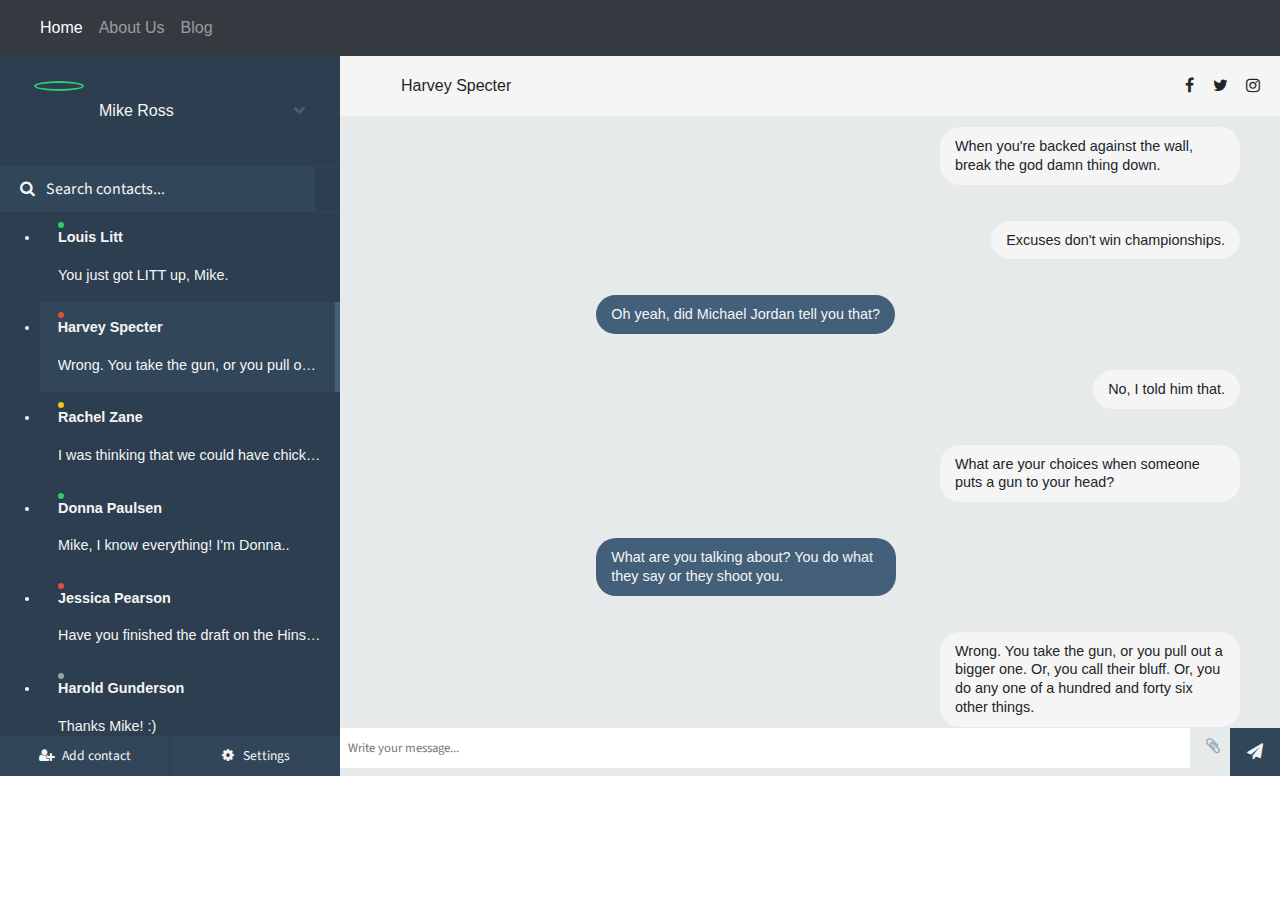
==== index.html @ e4a2f4c1 "init" ====
<!DOCTYPE html>
<html lang="en">

<head>
  <meta http-equiv="Content-Type" content="text/html; charset=UTF-8" />
  <meta name="viewport" content="width=device-width, initial-scale=1, user-scalable=0" />
  <link rel="shortcut icon" type="image/x-icon" href="img/favicon.ico" />
  <link rel="mask-icon" type="" href="img/logo.svg" color="#111" />
  <link href='https://fonts.googleapis.com/css?family=Source+Sans+Pro:400,600,700,300' rel='stylesheet' type='text/css'>
  <link rel="stylesheet" type="text/css"
    href="https://cdnjs.cloudflare.com/ajax/libs/twitter-bootstrap/4.3.1/css/bootstrap.min.css" />
  <link rel='stylesheet prefetch' href='https://cdnjs.cloudflare.com/ajax/libs/meyer-reset/2.0/reset.min.css'>
  <link rel='stylesheet prefetch'
    href='https://cdnjs.cloudflare.com/ajax/libs/font-awesome/4.6.2/css/font-awesome.min.css'>
  <link rel="stylesheet" href="style.css">
  <script src="https://code.jquery.com/jquery-3.3.1.slim.min.js"></script>
  <script src="https://cdnjs.cloudflare.com/ajax/libs/popper.js/1.14.3/umd/popper.min.js"></script>
  <script type="text/javascript"
    src="https://cdnjs.cloudflare.com/ajax/libs/twitter-bootstrap/4.3.1/js/bootstrap.min.js"></script>
  <script src='js/main.js'></script>
  <script src='js/main1.js'></script>
  <script src='https://code.jquery.com/jquery-2.2.4.min.js'></script>
  <script src="js/custom.js" charset="utf-8"></script>
</head>

<body>
  <!-- <nav class="navbar navbar-expand-md navbar-dark bg-dark">
    <a class="navbar-brand" href="#">hello world</a>
    <div class="navbar-collapse">
      <ul class="navbar-nav mr-auto">
        <li class="nav-item active"><a class="nav-link" href="#">home</a></li>
        <li class="nav-item"><a class="nav-link" href="#">about</a></li>
        <li class="nav-item"><a class="nav-link" href="#">contact</a></li>
      </ul>
    </div>
  </nav> -->

  <nav class="navbar navbar-dark bg-dark navbar-expand-sm">
    <a class="navbar-brand" href="#">
      <!-- <img src="https://s3.eu-central-1.amazonaws.com/bootstrapbaymisc/blog/24_days_bootstrap/logo_white.png" width="30" height="30" alt="logo">
      BootstrapBay -->
    </a>
    <button class="navbar-toggler" type="button" data-toggle="collapse" data-target="#navbar-list-2" aria-controls="navbarNav" aria-expanded="false" aria-label="Toggle navigation">
      <span class="navbar-toggler-icon"></span>
    </button>
    <div class="collapse navbar-collapse" id="navbar-list-2">
      <ul class="navbar-nav">
        <li class="nav-item active">
          <a class="nav-link" href="#">Home <span class="sr-only">(current)</span></a>
        </li>
        <li class="nav-item">
          <a class="nav-link" href="#">About Us</a>
        </li>
        <li class="nav-item">
          <a class="nav-link" href="#">Blog</a>
        </li>
      </ul>
    </div>
  </nav>
  <div class="container-fluid">
    <div id="frame">
      <div id="sidepanel">
        <div id="profile">
          <div class="wrap">
            <img id="profile-img" src="http://emilcarlsson.se/assets/mikeross.png" class="online" alt="" />
            <p>Mike Ross</p>
            <i class="fa fa-chevron-down expand-button" aria-hidden="true"></i>
            <div id="status-options">
              <ul>
                <li id="status-online" class="active"><span class="status-circle"></span>
                  <p>Online</p>
                </li>
                <li id="status-away"><span class="status-circle"></span>
                  <p>Away</p>
                </li>
                <li id="status-busy"><span class="status-circle"></span>
                  <p>Busy</p>
                </li>
                <li id="status-offline"><span class="status-circle"></span>
                  <p>Offline</p>
                </li>
              </ul>
            </div>
            <div id="expanded">
              <label for="twitter"><i class="fa fa-facebook fa-fw" aria-hidden="true"></i></label>
              <input name="twitter" type="text" value="mikeross" />
              <label for="twitter"><i class="fa fa-twitter fa-fw" aria-hidden="true"></i></label>
              <input name="twitter" type="text" value="ross81" />
              <label for="twitter"><i class="fa fa-instagram fa-fw" aria-hidden="true"></i></label>
              <input name="twitter" type="text" value="mike.ross" />
            </div>
          </div>
        </div>
        <div id="search">
          <label for=""><i class="fa fa-search" aria-hidden="true"></i></label>
          <input type="text" placeholder="Search contacts..." />
        </div>
        <div id="contacts">
          <ul>
            <li class="contact">
              <div class="wrap">
                <span class="contact-status online"></span>
                <img src="http://emilcarlsson.se/assets/louislitt.png" alt="" />
                <div class="meta">
                  <p class="name">Louis Litt</p>
                  <p class="preview">You just got LITT up, Mike.</p>
                </div>
              </div>
            </li>
            <li class="contact active">
              <div class="wrap">
                <span class="contact-status busy"></span>
                <img src="http://emilcarlsson.se/assets/harveyspecter.png" alt="" />
                <div class="meta">
                  <p class="name">Harvey Specter</p>
                  <p class="preview">Wrong. You take the gun, or you pull out a bigger one. Or, you call their bluff.
                    Or,
                    you do any one of a hundred and forty six other things.</p>
                </div>
              </div>
            </li>
            <li class="contact">
              <div class="wrap">
                <span class="contact-status away"></span>
                <img src="http://emilcarlsson.se/assets/rachelzane.png" alt="" />
                <div class="meta">
                  <p class="name">Rachel Zane</p>
                  <p class="preview">I was thinking that we could have chicken tonight, sounds good?</p>
                </div>
              </div>
            </li>
            <li class="contact">
              <div class="wrap">
                <span class="contact-status online"></span>
                <img src="http://emilcarlsson.se/assets/donnapaulsen.png" alt="" />
                <div class="meta">
                  <p class="name">Donna Paulsen</p>
                  <p class="preview">Mike, I know everything! I'm Donna..</p>
                </div>
              </div>
            </li>
            <li class="contact">
              <div class="wrap">
                <span class="contact-status busy"></span>
                <img src="http://emilcarlsson.se/assets/jessicapearson.png" alt="" />
                <div class="meta">
                  <p class="name">Jessica Pearson</p>
                  <p class="preview">Have you finished the draft on the Hinsenburg deal?</p>
                </div>
              </div>
            </li>
            <li class="contact">
              <div class="wrap">
                <span class="contact-status"></span>
                <img src="http://emilcarlsson.se/assets/haroldgunderson.png" alt="" />
                <div class="meta">
                  <p class="name">Harold Gunderson</p>
                  <p class="preview">Thanks Mike! :)</p>
                </div>
              </div>
            </li>
            <li class="contact">
              <div class="wrap">
                <span class="contact-status"></span>
                <img src="http://emilcarlsson.se/assets/danielhardman.png" alt="" />
                <div class="meta">
                  <p class="name">Daniel Hardman</p>
                  <p class="preview">We'll meet again, Mike. Tell Jessica I said 'Hi'.</p>
                </div>
              </div>
            </li>
            <li class="contact">
              <div class="wrap">
                <span class="contact-status busy"></span>
                <img src="http://emilcarlsson.se/assets/katrinabennett.png" alt="" />
                <div class="meta">
                  <p class="name">Katrina Bennett</p>
                  <p class="preview">I've sent you the files for the Garrett trial.</p>
                </div>
              </div>
            </li>
            <li class="contact">
              <div class="wrap">
                <span class="contact-status"></span>
                <img src="http://emilcarlsson.se/assets/charlesforstman.png" alt="" />
                <div class="meta">
                  <p class="name">Charles Forstman</p>
                  <p class="preview">Mike, this isn't over.</p>
                </div>
              </div>
            </li>
            <li class="contact">
              <div class="wrap">
                <span class="contact-status"></span>
                <img src="http://emilcarlsson.se/assets/jonathansidwell.png" alt="" />
                <div class="meta">
                  <p class="name">Jonathan Sidwell</p>
                  <p class="preview"><span>You:</span> That's bullshit. This deal is solid.</p>
                </div>
              </div>
            </li>
          </ul>
        </div>
        <div id="bottom-bar">
          <button id="addcontact"><i class="fa fa-user-plus fa-fw" aria-hidden="true"></i> <span>Add
              contact</span></button>
          <button id="settings"><i class="fa fa-cog fa-fw" aria-hidden="true"></i> <span>Settings</span></button>
        </div>
      </div>
      <div class="content">
        <div class="contact-profile">
          <img src="http://emilcarlsson.se/assets/harveyspecter.png" alt="" />
          <p>Harvey Specter</p>
          <div class="social-media">
            <i class="fa fa-facebook" aria-hidden="true"></i>
            <i class="fa fa-twitter" aria-hidden="true"></i>
            <i class="fa fa-instagram" aria-hidden="true"></i>
          </div>
        </div>
        <div class="messages">
          <ul>
            <li class="sent">
              <img src="http://emilcarlsson.se/assets/mikeross.png" alt="" />
              <p>How the hell am I supposed to get a jury to believe you when I am not even sure that I do?!</p>
            </li>
            <li class="replies">
              <img src="http://emilcarlsson.se/assets/harveyspecter.png" alt="" />
              <p>When you're backed against the wall, break the god damn thing down.</p>
            </li>
            <li class="replies">
              <img src="http://emilcarlsson.se/assets/harveyspecter.png" alt="" />
              <p>Excuses don't win championships.</p>
            </li>
            <li class="sent">
              <img src="http://emilcarlsson.se/assets/mikeross.png" alt="" />
              <p>Oh yeah, did Michael Jordan tell you that?</p>
            </li>
            <li class="replies">
              <img src="http://emilcarlsson.se/assets/harveyspecter.png" alt="" />
              <p>No, I told him that.</p>
            </li>
            <li class="replies">
              <img src="http://emilcarlsson.se/assets/harveyspecter.png" alt="" />
              <p>What are your choices when someone puts a gun to your head?</p>
            </li>
            <li class="sent">
              <img src="http://emilcarlsson.se/assets/mikeross.png" alt="" />
              <p>What are you talking about? You do what they say or they shoot you.</p>
            </li>
            <li class="replies">
              <img src="http://emilcarlsson.se/assets/harveyspecter.png" alt="" />
              <p>Wrong. You take the gun, or you pull out a bigger one. Or, you call their bluff. Or, you do any one of
                a
                hundred and forty six other things.</p>
            </li>
          </ul>
        </div>
        <div class="message-input">
          <div class="wrap">
            <input type="text" placeholder="Write your message..." />
            <i class="fa fa-paperclip attachment" aria-hidden="true"></i>
            <button class="submit"><i class="fa fa-paper-plane" aria-hidden="true"></i></button>
          </div>
        </div>
      </div>
    </div>
  </div>

</body>

</html>
---- style.css ----
.navbar {
        /* margin-bottom: 30px; */
    }

    .container {
        margin-top: -18px;
    }

    .container-fluid {
      width: 100%;
      padding-right: 0;
      padding-left: 0;
      margin-right: auto;
      margin-left: auto;
    }

    #frame {
        width: 100%;
        min-width: 360px;
        /* max-width: 1000px; */
        height: 92vh;
        min-height: 300px;
        max-height: 720px;
        background: #E6EAEA;
      }
  
      @media screen and (max-width: 360px) {
        #frame {
          width: 100%;
          height: 100vh;
        }
      }
  
      #frame #sidepanel {
        float: left;
        min-width: 280px;
        max-width: 340px;
        width: 40%;
        height: 100%;
        background: #2c3e50;
        color: #f5f5f5;
        overflow: hidden;
        position: relative;
      }
  
      @media screen and (max-width: 735px) {
        #frame #sidepanel {
          width: 58px;
          min-width: 58px;
        }
      }
  
      #frame #sidepanel #profile {
        width: 80%;
        margin: 25px auto;
      }
  
      @media screen and (max-width: 735px) {
        #frame #sidepanel #profile {
          width: 100%;
          margin: 0 auto;
          padding: 5px 0 0 0;
          background: #32465a;
        }
      }
  
      #frame #sidepanel #profile.expanded .wrap {
        height: 210px;
        line-height: initial;
      }
  
      #frame #sidepanel #profile.expanded .wrap p {
        margin-top: 20px;
      }
  
      #frame #sidepanel #profile.expanded .wrap i.expand-button {
        -moz-transform: scaleY(-1);
        -o-transform: scaleY(-1);
        -webkit-transform: scaleY(-1);
        transform: scaleY(-1);
        filter: FlipH;
        -ms-filter: "FlipH";
      }
  
      #frame #sidepanel #profile .wrap {
        height: 60px;
        line-height: 60px;
        overflow: hidden;
        -moz-transition: 0.3s height ease;
        -o-transition: 0.3s height ease;
        -webkit-transition: 0.3s height ease;
        transition: 0.3s height ease;
      }
  
      @media screen and (max-width: 735px) {
        #frame #sidepanel #profile .wrap {
          height: 55px;
        }
      }
  
      #frame #sidepanel #profile .wrap img {
        width: 50px;
        border-radius: 50%;
        padding: 3px;
        border: 2px solid #e74c3c;
        height: auto;
        float: left;
        cursor: pointer;
        -moz-transition: 0.3s border ease;
        -o-transition: 0.3s border ease;
        -webkit-transition: 0.3s border ease;
        transition: 0.3s border ease;
      }
  
      @media screen and (max-width: 735px) {
        #frame #sidepanel #profile .wrap img {
          width: 40px;
          margin-left: 4px;
        }
      }
  
      #frame #sidepanel #profile .wrap img.online {
        border: 2px solid #2ecc71;
      }
  
      #frame #sidepanel #profile .wrap img.away {
        border: 2px solid #f1c40f;
      }
  
      #frame #sidepanel #profile .wrap img.busy {
        border: 2px solid #e74c3c;
      }
  
      #frame #sidepanel #profile .wrap img.offline {
        border: 2px solid #95a5a6;
      }
  
      #frame #sidepanel #profile .wrap p {
        float: left;
        margin-left: 15px;
      }
  
      @media screen and (max-width: 735px) {
        #frame #sidepanel #profile .wrap p {
          display: none;
        }
      }
  
      #frame #sidepanel #profile .wrap i.expand-button {
        float: right;
        margin-top: 23px;
        font-size: 0.8em;
        cursor: pointer;
        color: #435f7a;
      }
  
      @media screen and (max-width: 735px) {
        #frame #sidepanel #profile .wrap i.expand-button {
          display: none;
        }
      }
  
      #frame #sidepanel #profile .wrap #status-options {
        position: absolute;
        opacity: 0;
        visibility: hidden;
        width: 150px;
        margin: 70px 0 0 0;
        border-radius: 6px;
        z-index: 99;
        line-height: initial;
        background: #435f7a;
        -moz-transition: 0.3s all ease;
        -o-transition: 0.3s all ease;
        -webkit-transition: 0.3s all ease;
        transition: 0.3s all ease;
      }
  
      @media screen and (max-width: 735px) {
        #frame #sidepanel #profile .wrap #status-options {
          width: 58px;
          margin-top: 57px;
        }
      }
  
      #frame #sidepanel #profile .wrap #status-options.active {
        opacity: 1;
        visibility: visible;
        margin: 75px 0 0 0;
      }
  
      @media screen and (max-width: 735px) {
        #frame #sidepanel #profile .wrap #status-options.active {
          margin-top: 62px;
        }
      }
  
      #frame #sidepanel #profile .wrap #status-options:before {
        content: '';
        position: absolute;
        width: 0;
        height: 0;
        border-left: 6px solid transparent;
        border-right: 6px solid transparent;
        border-bottom: 8px solid #435f7a;
        margin: -8px 0 0 24px;
      }
  
      @media screen and (max-width: 735px) {
        #frame #sidepanel #profile .wrap #status-options:before {
          margin-left: 23px;
        }
      }
  
      #frame #sidepanel #profile .wrap #status-options ul {
        overflow: hidden;
        border-radius: 6px;
      }
  
      #frame #sidepanel #profile .wrap #status-options ul li {
        padding: 15px 0 30px 18px;
        display: block;
        cursor: pointer;
      }
  
      @media screen and (max-width: 735px) {
        #frame #sidepanel #profile .wrap #status-options ul li {
          padding: 15px 0 35px 22px;
        }
      }
  
      #frame #sidepanel #profile .wrap #status-options ul li:hover {
        background: #496886;
      }
  
      #frame #sidepanel #profile .wrap #status-options ul li span.status-circle {
        position: absolute;
        width: 10px;
        height: 10px;
        border-radius: 50%;
        margin: 5px 0 0 0;
      }
  
      @media screen and (max-width: 735px) {
        #frame #sidepanel #profile .wrap #status-options ul li span.status-circle {
          width: 14px;
          height: 14px;
        }
      }
  
      #frame #sidepanel #profile .wrap #status-options ul li span.status-circle:before {
        content: '';
        position: absolute;
        width: 16px;
        height: 16px;
        margin: -3px 0 0 -3px;
        background: transparent;
        border-radius: 50%;
        z-index: 0;
      }
  
      @media screen and (max-width: 735px) {
        #frame #sidepanel #profile .wrap #status-options ul li span.status-circle:before {
          height: 18px;
          width: 18px;
        }
      }
  
      #frame #sidepanel #profile .wrap #status-options ul li p {
        padding-left: 12px;
      }
  
      @media screen and (max-width: 735px) {
        #frame #sidepanel #profile .wrap #status-options ul li p {
          display: none;
        }
      }
  
      #frame #sidepanel #profile .wrap #status-options ul li#status-online span.status-circle {
        background: #2ecc71;
      }
  
      #frame #sidepanel #profile .wrap #status-options ul li#status-online.active span.status-circle:before {
        border: 1px solid #2ecc71;
      }
  
      #frame #sidepanel #profile .wrap #status-options ul li#status-away span.status-circle {
        background: #f1c40f;
      }
  
      #frame #sidepanel #profile .wrap #status-options ul li#status-away.active span.status-circle:before {
        border: 1px solid #f1c40f;
      }
  
      #frame #sidepanel #profile .wrap #status-options ul li#status-busy span.status-circle {
        background: #e74c3c;
      }
  
      #frame #sidepanel #profile .wrap #status-options ul li#status-busy.active span.status-circle:before {
        border: 1px solid #e74c3c;
      }
  
      #frame #sidepanel #profile .wrap #status-options ul li#status-offline span.status-circle {
        background: #95a5a6;
      }
  
      #frame #sidepanel #profile .wrap #status-options ul li#status-offline.active span.status-circle:before {
        border: 1px solid #95a5a6;
      }
  
      #frame #sidepanel #profile .wrap #expanded {
        padding: 100px 0 0 0;
        display: block;
        line-height: initial !important;
      }
  
      #frame #sidepanel #profile .wrap #expanded label {
        float: left;
        clear: both;
        margin: 0 8px 5px 0;
        padding: 5px 0;
      }
  
      #frame #sidepanel #profile .wrap #expanded input {
        border: none;
        margin-bottom: 6px;
        background: #32465a;
        border-radius: 3px;
        color: #f5f5f5;
        padding: 7px;
        width: calc(100% - 43px);
      }
  
      #frame #sidepanel #profile .wrap #expanded input:focus {
        outline: none;
        background: #435f7a;
      }
  
      #frame #sidepanel #search {
        border-top: 1px solid #32465a;
        border-bottom: 1px solid #32465a;
        font-weight: 300;
      }
  
      @media screen and (max-width: 735px) {
        #frame #sidepanel #search {
          display: none;
        }
      }
  
      #frame #sidepanel #search label {
        position: absolute;
        margin: 10px 0 0 20px;
      }
  
      #frame #sidepanel #search input {
        font-family: "proxima-nova", "Source Sans Pro", sans-serif;
        padding: 10px 0 10px 46px;
        width: calc(100% - 25px);
        border: none;
        background: #32465a;
        color: #f5f5f5;
      }
  
      #frame #sidepanel #search input:focus {
        outline: none;
        background: #435f7a;
      }
  
      #frame #sidepanel #search input::-webkit-input-placeholder {
        color: #f5f5f5;
      }
  
      #frame #sidepanel #search input::-moz-placeholder {
        color: #f5f5f5;
      }
  
      #frame #sidepanel #search input:-ms-input-placeholder {
        color: #f5f5f5;
      }
  
      #frame #sidepanel #search input:-moz-placeholder {
        color: #f5f5f5;
      }
  
      #frame #sidepanel #contacts {
        height: calc(100% - 177px);
        overflow-y: scroll;
        overflow-x: hidden;
      }
  
      @media screen and (max-width: 735px) {
        #frame #sidepanel #contacts {
          height: calc(100% - 149px);
          overflow-y: scroll;
          overflow-x: hidden;
        }
  
        #frame #sidepanel #contacts::-webkit-scrollbar {
          display: none;
        }
      }
  
      #frame #sidepanel #contacts.expanded {
        height: calc(100% - 334px);
      }
  
      #frame #sidepanel #contacts::-webkit-scrollbar {
        width: 8px;
        background: #2c3e50;
      }
  
      #frame #sidepanel #contacts::-webkit-scrollbar-thumb {
        background-color: #243140;
      }
  
      #frame #sidepanel #contacts ul li.contact {
        position: relative;
        padding: 10px 0 15px 0;
        font-size: 0.9em;
        cursor: pointer;
      }
  
      @media screen and (max-width: 735px) {
        #frame #sidepanel #contacts ul li.contact {
          padding: 6px 0 46px 8px;
        }
      }
  
      #frame #sidepanel #contacts ul li.contact:hover {
        background: #32465a;
      }
  
      #frame #sidepanel #contacts ul li.contact.active {
        background: #32465a;
        border-right: 5px solid #435f7a;
      }
  
      #frame #sidepanel #contacts ul li.contact.active span.contact-status {
        border: 2px solid #32465a !important;
      }
  
      #frame #sidepanel #contacts ul li.contact .wrap {
        width: 88%;
        margin: 0 auto;
        position: relative;
      }
  
      @media screen and (max-width: 735px) {
        #frame #sidepanel #contacts ul li.contact .wrap {
          width: 100%;
        }
      }
  
      #frame #sidepanel #contacts ul li.contact .wrap span {
        position: absolute;
        left: 0;
        margin: -2px 0 0 -2px;
        width: 10px;
        height: 10px;
        border-radius: 50%;
        border: 2px solid #2c3e50;
        background: #95a5a6;
      }
  
      #frame #sidepanel #contacts ul li.contact .wrap span.online {
        background: #2ecc71;
      }
  
      #frame #sidepanel #contacts ul li.contact .wrap span.away {
        background: #f1c40f;
      }
  
      #frame #sidepanel #contacts ul li.contact .wrap span.busy {
        background: #e74c3c;
      }
  
      #frame #sidepanel #contacts ul li.contact .wrap img {
        width: 40px;
        border-radius: 50%;
        float: left;
        margin-right: 10px;
      }
  
      @media screen and (max-width: 735px) {
        #frame #sidepanel #contacts ul li.contact .wrap img {
          margin-right: 0px;
        }
      }
  
      #frame #sidepanel #contacts ul li.contact .wrap .meta {
        padding: 5px 0 0 0;
      }
  
      @media screen and (max-width: 735px) {
        #frame #sidepanel #contacts ul li.contact .wrap .meta {
          display: none;
        }
      }
  
      #frame #sidepanel #contacts ul li.contact .wrap .meta .name {
        font-weight: 600;
      }
  
      #frame #sidepanel #contacts ul li.contact .wrap .meta .preview {
        margin: 5px 0 0 0;
        padding: 0 0 1px;
        font-weight: 400;
        white-space: nowrap;
        overflow: hidden;
        text-overflow: ellipsis;
        -moz-transition: 1s all ease;
        -o-transition: 1s all ease;
        -webkit-transition: 1s all ease;
        transition: 1s all ease;
      }
  
      #frame #sidepanel #contacts ul li.contact .wrap .meta .preview span {
        position: initial;
        border-radius: initial;
        background: none;
        border: none;
        padding: 0 2px 0 0;
        margin: 0 0 0 1px;
        opacity: .5;
      }
  
      #frame #sidepanel #bottom-bar {
        position: absolute;
        width: 100%;
        bottom: 0;
      }
  
      #frame #sidepanel #bottom-bar button {
        float: left;
        border: none;
        width: 50%;
        padding: 10px 0;
        background: #32465a;
        color: #f5f5f5;
        cursor: pointer;
        font-size: 0.85em;
        font-family: "proxima-nova", "Source Sans Pro", sans-serif;
      }
  
      @media screen and (max-width: 735px) {
        #frame #sidepanel #bottom-bar button {
          float: none;
          width: 100%;
          padding: 15px 0;
        }
      }
  
      #frame #sidepanel #bottom-bar button:focus {
        outline: none;
      }
  
      #frame #sidepanel #bottom-bar button:nth-child(1) {
        border-right: 1px solid #2c3e50;
      }
  
      @media screen and (max-width: 735px) {
        #frame #sidepanel #bottom-bar button:nth-child(1) {
          border-right: none;
          border-bottom: 1px solid #2c3e50;
        }
      }
  
      #frame #sidepanel #bottom-bar button:hover {
        background: #435f7a;
      }
  
      #frame #sidepanel #bottom-bar button i {
        margin-right: 3px;
        font-size: 1em;
      }
  
      @media screen and (max-width: 735px) {
        #frame #sidepanel #bottom-bar button i {
          font-size: 1.3em;
        }
      }
  
      @media screen and (max-width: 735px) {
        #frame #sidepanel #bottom-bar button span {
          display: none;
        }
      }
  
      #frame .content {
        float: right;
        width: 60%;
        height: 100%;
        overflow: hidden;
        position: relative;
      }
  
      @media screen and (max-width: 735px) {
        #frame .content {
          width: calc(100% - 58px);
          min-width: 300px !important;
        }
      }
  
      @media screen and (min-width: 900px) {
        #frame .content {
          width: calc(100% - 340px);
        }
      }
  
      #frame .content .contact-profile {
        width: 100%;
        height: 60px;
        line-height: 60px;
        background: #f5f5f5;
      }
  
      #frame .content .contact-profile img {
        width: 40px;
        border-radius: 50%;
        float: left;
        margin: 9px 12px 0 9px;
      }
  
      #frame .content .contact-profile p {
        float: left;
      }
  
      #frame .content .contact-profile .social-media {
        float: right;
      }
  
      #frame .content .contact-profile .social-media i {
        margin-left: 14px;
        cursor: pointer;
      }
  
      #frame .content .contact-profile .social-media i:nth-last-child(1) {
        margin-right: 20px;
      }
  
      #frame .content .contact-profile .social-media i:hover {
        color: #435f7a;
      }
  
      #frame .content .messages {
        height: auto;
        min-height: calc(100% - 93px);
        max-height: calc(100% - 93px);
        overflow-y: scroll;
        overflow-x: hidden;
      }
  
      @media screen and (max-width: 735px) {
        #frame .content .messages {
          max-height: calc(100% - 105px);
        }
      }
  
      #frame .content .messages::-webkit-scrollbar {
        width: 8px;
        background: transparent;
      }
  
      #frame .content .messages::-webkit-scrollbar-thumb {
        background-color: rgba(0, 0, 0, 0.3);
      }
  
      #frame .content .messages ul li {
        display: inline-block;
        clear: both;
        float: left;
        margin: 15px 15px 5px 15px;
        width: calc(100% - 25px);
        font-size: 0.9em;
      }
  
      #frame .content .messages ul li:nth-last-child(1) {
        margin-bottom: 20px;
      }
  
      #frame .content .messages ul li.sent img {
        margin: 6px 8px 0 0;
      }
  
      #frame .content .messages ul li.sent p {
        background: #435f7a;
        color: #f5f5f5;
      }
  
      #frame .content .messages ul li.replies img {
        float: right;
        margin: 6px 0 0 8px;
      }
  
      #frame .content .messages ul li.replies p {
        background: #f5f5f5;
        float: right;
      }
  
      #frame .content .messages ul li img {
        width: 22px;
        border-radius: 50%;
        float: left;
      }
  
      #frame .content .messages ul li p {
        display: inline-block;
        padding: 10px 15px;
        border-radius: 20px;
        max-width: 205px;
        line-height: 130%;
      }
  
      @media screen and (min-width: 735px) {
        #frame .content .messages ul li p {
          max-width: 300px;
        }
      }
  
      #frame .content .message-input {
        position: absolute;
        bottom: 0;
        width: 100%;
        z-index: 99;
      }
  
      #frame .content .message-input .wrap {
        position: relative;
      }
  
      #frame .content .message-input .wrap input {
        font-family: "proxima-nova", "Source Sans Pro", sans-serif;
        float: left;
        border: none;
        width: calc(100% - 90px);
        padding: 11px 32px 10px 8px;
        font-size: 0.8em;
        color: #32465a;
      }
  
      @media screen and (max-width: 735px) {
        #frame .content .message-input .wrap input {
          padding: 15px 32px 16px 8px;
        }
      }
  
      #frame .content .message-input .wrap input:focus {
        outline: none;
      }
  
      #frame .content .message-input .wrap .attachment {
        position: absolute;
        right: 60px;
        z-index: 4;
        margin-top: 10px;
        font-size: 1.1em;
        color: #435f7a;
        opacity: .5;
        cursor: pointer;
      }
  
      @media screen and (max-width: 735px) {
        #frame .content .message-input .wrap .attachment {
          margin-top: 17px;
          right: 65px;
        }
      }
  
      #frame .content .message-input .wrap .attachment:hover {
        opacity: 1;
      }
  
      #frame .content .message-input .wrap button {
        float: right;
        border: none;
        width: 50px;
        padding: 12px 0;
        cursor: pointer;
        background: #32465a;
        color: #f5f5f5;
      }
  
      @media screen and (max-width: 735px) {
        #frame .content .message-input .wrap button {
          padding: 16px 0;
        }
      }
  
      #frame .content .message-input .wrap button:hover {
        background: #435f7a;
      }
  
      #frame .content .message-input .wrap button:focus {
        outline: none;
      }
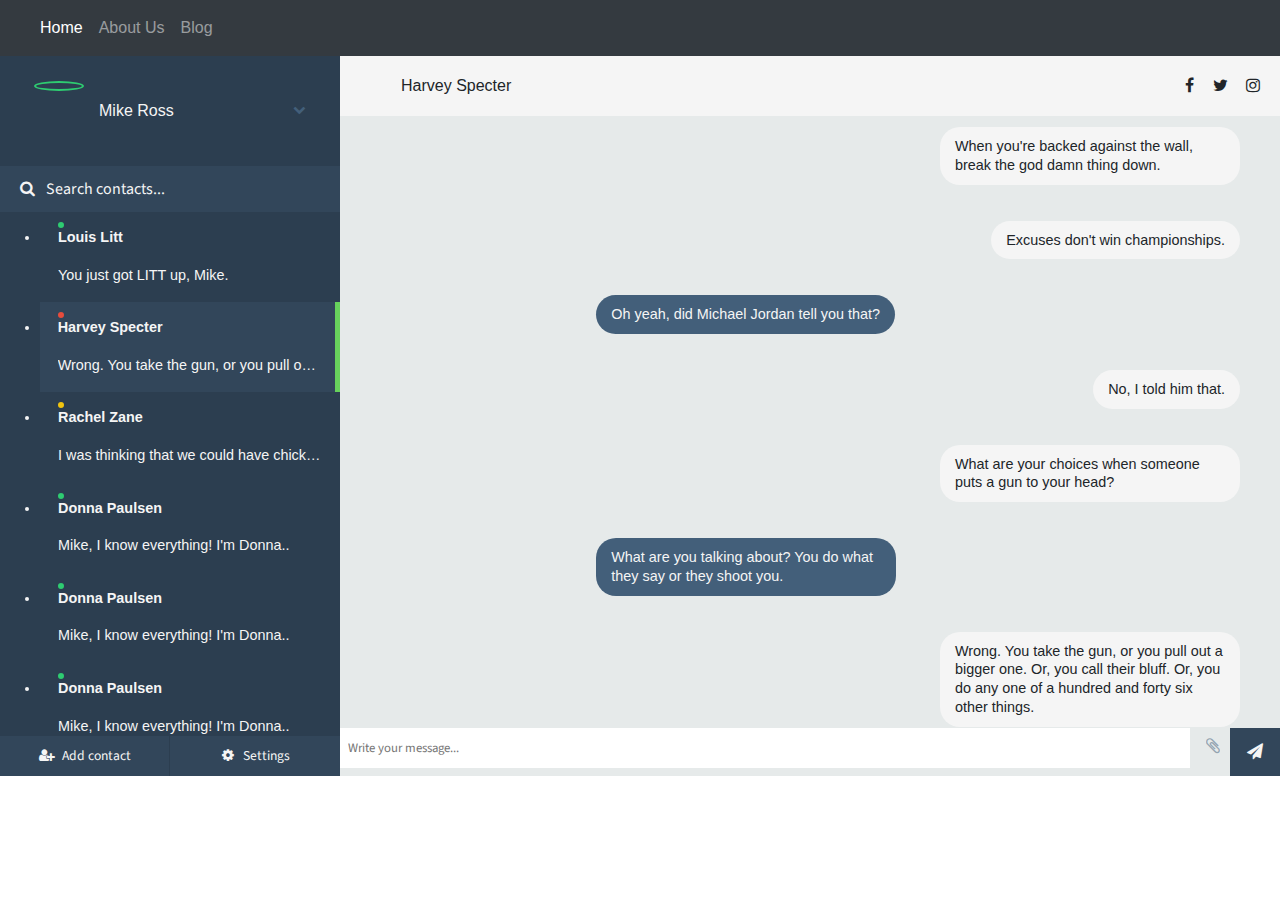
==== commit 4940ac0b: "update" ====
--- a/index.html
+++ b/index.html
@@ -24,21 +24,9 @@
 </head>
 
 <body>
-  <!-- <nav class="navbar navbar-expand-md navbar-dark bg-dark">
-    <a class="navbar-brand" href="#">hello world</a>
-    <div class="navbar-collapse">
-      <ul class="navbar-nav mr-auto">
-        <li class="nav-item active"><a class="nav-link" href="#">home</a></li>
-        <li class="nav-item"><a class="nav-link" href="#">about</a></li>
-        <li class="nav-item"><a class="nav-link" href="#">contact</a></li>
-      </ul>
-    </div>
-  </nav> -->
 
   <nav class="navbar navbar-dark bg-dark navbar-expand-sm">
     <a class="navbar-brand" href="#">
-      <!-- <img src="https://s3.eu-central-1.amazonaws.com/bootstrapbaymisc/blog/24_days_bootstrap/logo_white.png" width="30" height="30" alt="logo">
-      BootstrapBay -->
     </a>
     <button class="navbar-toggler" type="button" data-toggle="collapse" data-target="#navbar-list-2" aria-controls="navbarNav" aria-expanded="false" aria-label="Toggle navigation">
       <span class="navbar-toggler-icon"></span>
@@ -93,11 +81,11 @@
         </div>
         <div id="search">
           <label for=""><i class="fa fa-search" aria-hidden="true"></i></label>
-          <input type="text" placeholder="Search contacts..." />
+          <input type="text" placeholder="Search contacts..." style="width : 100%;"/>
         </div>
         <div id="contacts">
-          <ul>
-            <li class="contact">
+          <ul class="user_list">
+            <li class="contact" data-value='maria'>
               <div class="wrap">
                 <span class="contact-status online"></span>
                 <img src="http://emilcarlsson.se/assets/louislitt.png" alt="" />
@@ -107,7 +95,7 @@
                 </div>
               </div>
             </li>
-            <li class="contact active">
+            <li class="contact active" data-value='davec'>
               <div class="wrap">
                 <span class="contact-status busy"></span>
                 <img src="http://emilcarlsson.se/assets/harveyspecter.png" alt="" />
@@ -119,7 +107,7 @@
                 </div>
               </div>
             </li>
-            <li class="contact">
+            <li class="contact" data-value='louis'>
               <div class="wrap">
                 <span class="contact-status away"></span>
                 <img src="http://emilcarlsson.se/assets/rachelzane.png" alt="" />
@@ -129,7 +117,7 @@
                 </div>
               </div>
             </li>
-            <li class="contact">
+            <li class="contact" data-value='johnm'>
               <div class="wrap">
                 <span class="contact-status online"></span>
                 <img src="http://emilcarlsson.se/assets/donnapaulsen.png" alt="" />
@@ -139,66 +127,27 @@
                 </div>
               </div>
             </li>
-            <li class="contact">
-              <div class="wrap">
-                <span class="contact-status busy"></span>
-                <img src="http://emilcarlsson.se/assets/jessicapearson.png" alt="" />
-                <div class="meta">
-                  <p class="name">Jessica Pearson</p>
-                  <p class="preview">Have you finished the draft on the Hinsenburg deal?</p>
-                </div>
-              </div>
-            </li>
-            <li class="contact">
-              <div class="wrap">
-                <span class="contact-status"></span>
-                <img src="http://emilcarlsson.se/assets/haroldgunderson.png" alt="" />
-                <div class="meta">
-                  <p class="name">Harold Gunderson</p>
-                  <p class="preview">Thanks Mike! :)</p>
-                </div>
-              </div>
-            </li>
-            <li class="contact">
-              <div class="wrap">
-                <span class="contact-status"></span>
-                <img src="http://emilcarlsson.se/assets/danielhardman.png" alt="" />
-                <div class="meta">
-                  <p class="name">Daniel Hardman</p>
-                  <p class="preview">We'll meet again, Mike. Tell Jessica I said 'Hi'.</p>
-                </div>
-              </div>
-            </li>
-            <li class="contact">
-              <div class="wrap">
-                <span class="contact-status busy"></span>
-                <img src="http://emilcarlsson.se/assets/katrinabennett.png" alt="" />
-                <div class="meta">
-                  <p class="name">Katrina Bennett</p>
-                  <p class="preview">I've sent you the files for the Garrett trial.</p>
-                </div>
-              </div>
-            </li>
-            <li class="contact">
-              <div class="wrap">
-                <span class="contact-status"></span>
-                <img src="http://emilcarlsson.se/assets/charlesforstman.png" alt="" />
-                <div class="meta">
-                  <p class="name">Charles Forstman</p>
-                  <p class="preview">Mike, this isn't over.</p>
-                </div>
-              </div>
-            </li>
-            <li class="contact">
-              <div class="wrap">
-                <span class="contact-status"></span>
-                <img src="http://emilcarlsson.se/assets/jonathansidwell.png" alt="" />
-                <div class="meta">
-                  <p class="name">Jonathan Sidwell</p>
-                  <p class="preview"><span>You:</span> That's bullshit. This deal is solid.</p>
-                </div>
-              </div>
-            </li>
+            <li class="contact" data-value='iliza'>
+              <div class="wrap">
+                <span class="contact-status online"></span>
+                <img src="http://emilcarlsson.se/assets/donnapaulsen.png" alt="" />
+                <div class="meta">
+                  <p class="name">Donna Paulsen</p>
+                  <p class="preview">Mike, I know everything! I'm Donna..</p>
+                </div>
+              </div>
+            </li>
+            <li class="contact" data-value='bible'>
+              <div class="wrap">
+                <span class="contact-status online"></span>
+                <img src="http://emilcarlsson.se/assets/donnapaulsen.png" alt="" />
+                <div class="meta">
+                  <p class="name">Donna Paulsen</p>
+                  <p class="preview">Mike, I know everything! I'm Donna..</p>
+                </div>
+              </div>
+            </li>
+
           </ul>
         </div>
         <div id="bottom-bar">
--- a/style.css
+++ b/style.css
@@ -23,14 +23,14 @@
         max-height: 720px;
         background: #E6EAEA;
       }
-  
+
       @media screen and (max-width: 360px) {
         #frame {
           width: 100%;
           height: 100vh;
         }
       }
-  
+
       #frame #sidepanel {
         float: left;
         min-width: 280px;
@@ -42,19 +42,19 @@
         overflow: hidden;
         position: relative;
       }
-  
+
       @media screen and (max-width: 735px) {
         #frame #sidepanel {
           width: 58px;
           min-width: 58px;
         }
       }
-  
+
       #frame #sidepanel #profile {
         width: 80%;
         margin: 25px auto;
       }
-  
+
       @media screen and (max-width: 735px) {
         #frame #sidepanel #profile {
           width: 100%;
@@ -63,16 +63,16 @@
           background: #32465a;
         }
       }
-  
+
       #frame #sidepanel #profile.expanded .wrap {
         height: 210px;
         line-height: initial;
       }
-  
+
       #frame #sidepanel #profile.expanded .wrap p {
         margin-top: 20px;
       }
-  
+
       #frame #sidepanel #profile.expanded .wrap i.expand-button {
         -moz-transform: scaleY(-1);
         -o-transform: scaleY(-1);
@@ -81,7 +81,7 @@
         filter: FlipH;
         -ms-filter: "FlipH";
       }
-  
+
       #frame #sidepanel #profile .wrap {
         height: 60px;
         line-height: 60px;
@@ -91,13 +91,13 @@
         -webkit-transition: 0.3s height ease;
         transition: 0.3s height ease;
       }
-  
+
       @media screen and (max-width: 735px) {
         #frame #sidepanel #profile .wrap {
           height: 55px;
         }
       }
-  
+
       #frame #sidepanel #profile .wrap img {
         width: 50px;
         border-radius: 50%;
@@ -111,41 +111,41 @@
         -webkit-transition: 0.3s border ease;
         transition: 0.3s border ease;
       }
-  
+
       @media screen and (max-width: 735px) {
         #frame #sidepanel #profile .wrap img {
           width: 40px;
           margin-left: 4px;
         }
       }
-  
+
       #frame #sidepanel #profile .wrap img.online {
         border: 2px solid #2ecc71;
       }
-  
+
       #frame #sidepanel #profile .wrap img.away {
         border: 2px solid #f1c40f;
       }
-  
+
       #frame #sidepanel #profile .wrap img.busy {
         border: 2px solid #e74c3c;
       }
-  
+
       #frame #sidepanel #profile .wrap img.offline {
         border: 2px solid #95a5a6;
       }
-  
+
       #frame #sidepanel #profile .wrap p {
         float: left;
         margin-left: 15px;
       }
-  
+
       @media screen and (max-width: 735px) {
         #frame #sidepanel #profile .wrap p {
           display: none;
         }
       }
-  
+
       #frame #sidepanel #profile .wrap i.expand-button {
         float: right;
         margin-top: 23px;
@@ -153,13 +153,13 @@
         cursor: pointer;
         color: #435f7a;
       }
-  
+
       @media screen and (max-width: 735px) {
         #frame #sidepanel #profile .wrap i.expand-button {
           display: none;
         }
       }
-  
+
       #frame #sidepanel #profile .wrap #status-options {
         position: absolute;
         opacity: 0;
@@ -175,26 +175,26 @@
         -webkit-transition: 0.3s all ease;
         transition: 0.3s all ease;
       }
-  
+
       @media screen and (max-width: 735px) {
         #frame #sidepanel #profile .wrap #status-options {
           width: 58px;
           margin-top: 57px;
         }
       }
-  
+
       #frame #sidepanel #profile .wrap #status-options.active {
         opacity: 1;
         visibility: visible;
         margin: 75px 0 0 0;
       }
-  
+
       @media screen and (max-width: 735px) {
         #frame #sidepanel #profile .wrap #status-options.active {
           margin-top: 62px;
         }
       }
-  
+
       #frame #sidepanel #profile .wrap #status-options:before {
         content: '';
         position: absolute;
@@ -205,34 +205,34 @@
         border-bottom: 8px solid #435f7a;
         margin: -8px 0 0 24px;
       }
-  
+
       @media screen and (max-width: 735px) {
         #frame #sidepanel #profile .wrap #status-options:before {
           margin-left: 23px;
         }
       }
-  
+
       #frame #sidepanel #profile .wrap #status-options ul {
         overflow: hidden;
         border-radius: 6px;
       }
-  
+
       #frame #sidepanel #profile .wrap #status-options ul li {
         padding: 15px 0 30px 18px;
         display: block;
         cursor: pointer;
       }
-  
+
       @media screen and (max-width: 735px) {
         #frame #sidepanel #profile .wrap #status-options ul li {
           padding: 15px 0 35px 22px;
         }
       }
-  
+
       #frame #sidepanel #profile .wrap #status-options ul li:hover {
         background: #496886;
       }
-  
+
       #frame #sidepanel #profile .wrap #status-options ul li span.status-circle {
         position: absolute;
         width: 10px;
@@ -240,14 +240,14 @@
         border-radius: 50%;
         margin: 5px 0 0 0;
       }
-  
+
       @media screen and (max-width: 735px) {
         #frame #sidepanel #profile .wrap #status-options ul li span.status-circle {
           width: 14px;
           height: 14px;
         }
       }
-  
+
       #frame #sidepanel #profile .wrap #status-options ul li span.status-circle:before {
         content: '';
         position: absolute;
@@ -258,69 +258,69 @@
         border-radius: 50%;
         z-index: 0;
       }
-  
+
       @media screen and (max-width: 735px) {
         #frame #sidepanel #profile .wrap #status-options ul li span.status-circle:before {
           height: 18px;
           width: 18px;
         }
       }
-  
+
       #frame #sidepanel #profile .wrap #status-options ul li p {
         padding-left: 12px;
       }
-  
+
       @media screen and (max-width: 735px) {
         #frame #sidepanel #profile .wrap #status-options ul li p {
           display: none;
         }
       }
-  
+
       #frame #sidepanel #profile .wrap #status-options ul li#status-online span.status-circle {
         background: #2ecc71;
       }
-  
+
       #frame #sidepanel #profile .wrap #status-options ul li#status-online.active span.status-circle:before {
         border: 1px solid #2ecc71;
       }
-  
+
       #frame #sidepanel #profile .wrap #status-options ul li#status-away span.status-circle {
         background: #f1c40f;
       }
-  
+
       #frame #sidepanel #profile .wrap #status-options ul li#status-away.active span.status-circle:before {
         border: 1px solid #f1c40f;
       }
-  
+
       #frame #sidepanel #profile .wrap #status-options ul li#status-busy span.status-circle {
         background: #e74c3c;
       }
-  
+
       #frame #sidepanel #profile .wrap #status-options ul li#status-busy.active span.status-circle:before {
         border: 1px solid #e74c3c;
       }
-  
+
       #frame #sidepanel #profile .wrap #status-options ul li#status-offline span.status-circle {
         background: #95a5a6;
       }
-  
+
       #frame #sidepanel #profile .wrap #status-options ul li#status-offline.active span.status-circle:before {
         border: 1px solid #95a5a6;
       }
-  
+
       #frame #sidepanel #profile .wrap #expanded {
         padding: 100px 0 0 0;
         display: block;
         line-height: initial !important;
       }
-  
+
       #frame #sidepanel #profile .wrap #expanded label {
         float: left;
         clear: both;
         margin: 0 8px 5px 0;
         padding: 5px 0;
       }
-  
+
       #frame #sidepanel #profile .wrap #expanded input {
         border: none;
         margin-bottom: 6px;
@@ -330,29 +330,29 @@
         padding: 7px;
         width: calc(100% - 43px);
       }
-  
+
       #frame #sidepanel #profile .wrap #expanded input:focus {
         outline: none;
         background: #435f7a;
       }
-  
+
       #frame #sidepanel #search {
         border-top: 1px solid #32465a;
         border-bottom: 1px solid #32465a;
         font-weight: 300;
       }
-  
+
       @media screen and (max-width: 735px) {
         #frame #sidepanel #search {
           display: none;
         }
       }
-  
+
       #frame #sidepanel #search label {
         position: absolute;
         margin: 10px 0 0 20px;
       }
-  
+
       #frame #sidepanel #search input {
         font-family: "proxima-nova", "Source Sans Pro", sans-serif;
         padding: 10px 0 10px 46px;
@@ -361,97 +361,97 @@
         background: #32465a;
         color: #f5f5f5;
       }
-  
+
       #frame #sidepanel #search input:focus {
         outline: none;
         background: #435f7a;
       }
-  
+
       #frame #sidepanel #search input::-webkit-input-placeholder {
         color: #f5f5f5;
       }
-  
+
       #frame #sidepanel #search input::-moz-placeholder {
         color: #f5f5f5;
       }
-  
+
       #frame #sidepanel #search input:-ms-input-placeholder {
         color: #f5f5f5;
       }
-  
+
       #frame #sidepanel #search input:-moz-placeholder {
         color: #f5f5f5;
       }
-  
+
       #frame #sidepanel #contacts {
         height: calc(100% - 177px);
         overflow-y: scroll;
         overflow-x: hidden;
       }
-  
+
       @media screen and (max-width: 735px) {
         #frame #sidepanel #contacts {
           height: calc(100% - 149px);
           overflow-y: scroll;
           overflow-x: hidden;
         }
-  
+
         #frame #sidepanel #contacts::-webkit-scrollbar {
           display: none;
         }
       }
-  
+
       #frame #sidepanel #contacts.expanded {
         height: calc(100% - 334px);
       }
-  
+
       #frame #sidepanel #contacts::-webkit-scrollbar {
         width: 8px;
         background: #2c3e50;
       }
-  
+
       #frame #sidepanel #contacts::-webkit-scrollbar-thumb {
         background-color: #243140;
       }
-  
+
       #frame #sidepanel #contacts ul li.contact {
         position: relative;
         padding: 10px 0 15px 0;
         font-size: 0.9em;
         cursor: pointer;
       }
-  
+
       @media screen and (max-width: 735px) {
         #frame #sidepanel #contacts ul li.contact {
           padding: 6px 0 46px 8px;
         }
       }
-  
+
       #frame #sidepanel #contacts ul li.contact:hover {
         background: #32465a;
       }
-  
+
       #frame #sidepanel #contacts ul li.contact.active {
         background: #32465a;
-        border-right: 5px solid #435f7a;
-      }
-  
+        border-right: 5px solid #67d25c;
+      }
+
       #frame #sidepanel #contacts ul li.contact.active span.contact-status {
         border: 2px solid #32465a !important;
       }
-  
+
       #frame #sidepanel #contacts ul li.contact .wrap {
         width: 88%;
         margin: 0 auto;
         position: relative;
       }
-  
+
       @media screen and (max-width: 735px) {
         #frame #sidepanel #contacts ul li.contact .wrap {
           width: 100%;
         }
       }
-  
+
       #frame #sidepanel #contacts ul li.contact .wrap span {
         position: absolute;
         left: 0;
@@ -462,46 +462,46 @@
         border: 2px solid #2c3e50;
         background: #95a5a6;
       }
-  
+
       #frame #sidepanel #contacts ul li.contact .wrap span.online {
         background: #2ecc71;
       }
-  
+
       #frame #sidepanel #contacts ul li.contact .wrap span.away {
         background: #f1c40f;
       }
-  
+
       #frame #sidepanel #contacts ul li.contact .wrap span.busy {
         background: #e74c3c;
       }
-  
+
       #frame #sidepanel #contacts ul li.contact .wrap img {
         width: 40px;
         border-radius: 50%;
         float: left;
         margin-right: 10px;
       }
-  
+
       @media screen and (max-width: 735px) {
         #frame #sidepanel #contacts ul li.contact .wrap img {
           margin-right: 0px;
         }
       }
-  
+
       #frame #sidepanel #contacts ul li.contact .wrap .meta {
         padding: 5px 0 0 0;
       }
-  
+
       @media screen and (max-width: 735px) {
         #frame #sidepanel #contacts ul li.contact .wrap .meta {
           display: none;
         }
       }
-  
+
       #frame #sidepanel #contacts ul li.contact .wrap .meta .name {
         font-weight: 600;
       }
-  
+
       #frame #sidepanel #contacts ul li.contact .wrap .meta .preview {
         margin: 5px 0 0 0;
         padding: 0 0 1px;
@@ -514,7 +514,7 @@
         -webkit-transition: 1s all ease;
         transition: 1s all ease;
       }
-  
+
       #frame #sidepanel #contacts ul li.contact .wrap .meta .preview span {
         position: initial;
         border-radius: initial;
@@ -524,13 +524,13 @@
         margin: 0 0 0 1px;
         opacity: .5;
       }
-  
+
       #frame #sidepanel #bottom-bar {
         position: absolute;
         width: 100%;
         bottom: 0;
       }
-  
+
       #frame #sidepanel #bottom-bar button {
         float: left;
         border: none;
@@ -542,7 +542,7 @@
         font-size: 0.85em;
         font-family: "proxima-nova", "Source Sans Pro", sans-serif;
       }
-  
+
       @media screen and (max-width: 735px) {
         #frame #sidepanel #bottom-bar button {
           float: none;
@@ -550,43 +550,43 @@
           padding: 15px 0;
         }
       }
-  
+
       #frame #sidepanel #bottom-bar button:focus {
         outline: none;
       }
-  
+
       #frame #sidepanel #bottom-bar button:nth-child(1) {
         border-right: 1px solid #2c3e50;
       }
-  
+
       @media screen and (max-width: 735px) {
         #frame #sidepanel #bottom-bar button:nth-child(1) {
           border-right: none;
           border-bottom: 1px solid #2c3e50;
         }
       }
-  
+
       #frame #sidepanel #bottom-bar button:hover {
         background: #435f7a;
       }
-  
+
       #frame #sidepanel #bottom-bar button i {
         margin-right: 3px;
         font-size: 1em;
       }
-  
+
       @media screen and (max-width: 735px) {
         #frame #sidepanel #bottom-bar button i {
           font-size: 1.3em;
         }
       }
-  
+
       @media screen and (max-width: 735px) {
         #frame #sidepanel #bottom-bar button span {
           display: none;
         }
       }
-  
+
       #frame .content {
         float: right;
         width: 60%;
@@ -594,55 +594,55 @@
         overflow: hidden;
         position: relative;
       }
-  
+
       @media screen and (max-width: 735px) {
         #frame .content {
           width: calc(100% - 58px);
           min-width: 300px !important;
         }
       }
-  
+
       @media screen and (min-width: 900px) {
         #frame .content {
           width: calc(100% - 340px);
         }
       }
-  
+
       #frame .content .contact-profile {
         width: 100%;
         height: 60px;
         line-height: 60px;
         background: #f5f5f5;
       }
-  
+
       #frame .content .contact-profile img {
         width: 40px;
         border-radius: 50%;
         float: left;
         margin: 9px 12px 0 9px;
       }
-  
+
       #frame .content .contact-profile p {
         float: left;
       }
-  
+
       #frame .content .contact-profile .social-media {
         float: right;
       }
-  
+
       #frame .content .contact-profile .social-media i {
         margin-left: 14px;
         cursor: pointer;
       }
-  
+
       #frame .content .contact-profile .social-media i:nth-last-child(1) {
         margin-right: 20px;
       }
-  
+
       #frame .content .contact-profile .social-media i:hover {
         color: #435f7a;
       }
-  
+
       #frame .content .messages {
         height: auto;
         min-height: calc(100% - 93px);
@@ -650,22 +650,22 @@
         overflow-y: scroll;
         overflow-x: hidden;
       }
-  
+
       @media screen and (max-width: 735px) {
         #frame .content .messages {
           max-height: calc(100% - 105px);
         }
       }
-  
+
       #frame .content .messages::-webkit-scrollbar {
         width: 8px;
         background: transparent;
       }
-  
+
       #frame .content .messages::-webkit-scrollbar-thumb {
         background-color: rgba(0, 0, 0, 0.3);
       }
-  
+
       #frame .content .messages ul li {
         display: inline-block;
         clear: both;
@@ -674,36 +674,36 @@
         width: calc(100% - 25px);
         font-size: 0.9em;
       }
-  
+
       #frame .content .messages ul li:nth-last-child(1) {
         margin-bottom: 20px;
       }
-  
+
       #frame .content .messages ul li.sent img {
         margin: 6px 8px 0 0;
       }
-  
+
       #frame .content .messages ul li.sent p {
         background: #435f7a;
         color: #f5f5f5;
       }
-  
+
       #frame .content .messages ul li.replies img {
         float: right;
         margin: 6px 0 0 8px;
       }
-  
+
       #frame .content .messages ul li.replies p {
         background: #f5f5f5;
         float: right;
       }
-  
+
       #frame .content .messages ul li img {
         width: 22px;
         border-radius: 50%;
         float: left;
       }
-  
+
       #frame .content .messages ul li p {
         display: inline-block;
         padding: 10px 15px;
@@ -711,24 +711,24 @@
         max-width: 205px;
         line-height: 130%;
       }
-  
+
       @media screen and (min-width: 735px) {
         #frame .content .messages ul li p {
           max-width: 300px;
         }
       }
-  
+
       #frame .content .message-input {
         position: absolute;
         bottom: 0;
         width: 100%;
         z-index: 99;
       }
-  
+
       #frame .content .message-input .wrap {
         position: relative;
       }
-  
+
       #frame .content .message-input .wrap input {
         font-family: "proxima-nova", "Source Sans Pro", sans-serif;
         float: left;
@@ -738,17 +738,17 @@
         font-size: 0.8em;
         color: #32465a;
       }
-  
+
       @media screen and (max-width: 735px) {
         #frame .content .message-input .wrap input {
           padding: 15px 32px 16px 8px;
         }
       }
-  
+
       #frame .content .message-input .wrap input:focus {
         outline: none;
       }
-  
+
       #frame .content .message-input .wrap .attachment {
         position: absolute;
         right: 60px;
@@ -759,18 +759,18 @@
         opacity: .5;
         cursor: pointer;
       }
-  
+
       @media screen and (max-width: 735px) {
         #frame .content .message-input .wrap .attachment {
           margin-top: 17px;
           right: 65px;
         }
       }
-  
+
       #frame .content .message-input .wrap .attachment:hover {
         opacity: 1;
       }
-  
+
       #frame .content .message-input .wrap button {
         float: right;
         border: none;
@@ -780,17 +780,17 @@
         background: #32465a;
         color: #f5f5f5;
       }
-  
+
       @media screen and (max-width: 735px) {
         #frame .content .message-input .wrap button {
           padding: 16px 0;
         }
       }
-  
+
       #frame .content .message-input .wrap button:hover {
         background: #435f7a;
       }
-  
+
       #frame .content .message-input .wrap button:focus {
         outline: none;
-      }+      }
